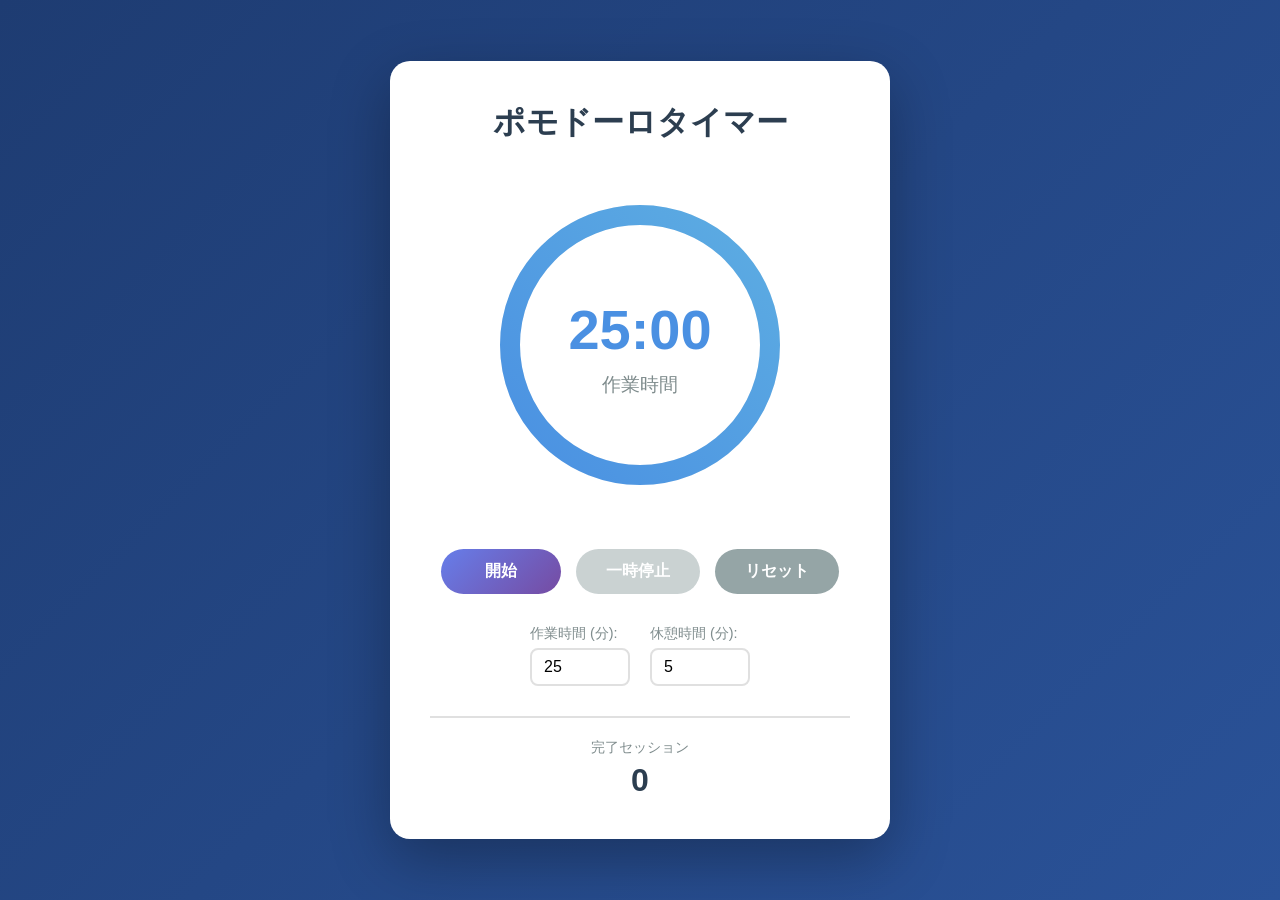
==== 1.pomodoro/index.html @ b65c1a95 "ポモドーロタイマーの視覚的フィードバック機能実装完了 Co-authored-by: NEB-Soliton <201718124+NEB-Soliton@users.noreply.github.c" ====
<!DOCTYPE html>
<html lang="ja">
<head>
    <meta charset="UTF-8">
    <meta name="viewport" content="width=device-width, initial-scale=1.0">
    <title>ポモドーロタイマー - 視覚的フィードバック強化版</title>
    <link rel="stylesheet" href="style.css">
</head>
<body>
    <div class="particles-background" id="particlesBackground"></div>
    <div class="ripple-container" id="rippleContainer"></div>
    
    <div class="container">
        <h1>ポモドーロタイマー</h1>
        
        <div class="timer-wrapper">
            <svg class="progress-ring" width="300" height="300">
                <defs>
                    <linearGradient id="progressGradient" x1="0%" y1="0%" x2="100%" y2="100%">
                        <stop offset="0%" style="stop-color:#4A90E2;stop-opacity:1" id="gradientStart" />
                        <stop offset="100%" style="stop-color:#4A90E2;stop-opacity:1" id="gradientEnd" />
                    </linearGradient>
                </defs>
                <circle
                    class="progress-ring-circle-bg"
                    stroke="#e0e0e0"
                    stroke-width="20"
                    fill="transparent"
                    r="130"
                    cx="150"
                    cy="150"
                />
                <circle
                    class="progress-ring-circle"
                    stroke="url(#progressGradient)"
                    stroke-width="20"
                    fill="transparent"
                    r="130"
                    cx="150"
                    cy="150"
                    id="progressCircle"
                />
            </svg>
            
            <div class="timer-display">
                <div class="time" id="timeDisplay">25:00</div>
                <div class="session-type" id="sessionType">作業時間</div>
            </div>
        </div>
        
        <div class="controls">
            <button class="btn btn-primary" id="startBtn">開始</button>
            <button class="btn btn-secondary" id="pauseBtn" disabled>一時停止</button>
            <button class="btn btn-secondary" id="resetBtn">リセット</button>
        </div>
        
        <div class="settings">
            <div class="setting-item">
                <label for="workDuration">作業時間 (分):</label>
                <input type="number" id="workDuration" min="1" max="60" value="25">
            </div>
            <div class="setting-item">
                <label for="breakDuration">休憩時間 (分):</label>
                <input type="number" id="breakDuration" min="1" max="30" value="5">
            </div>
        </div>
        
        <div class="stats">
            <div class="stat-item">
                <div class="stat-label">完了セッション</div>
                <div class="stat-value" id="completedSessions">0</div>
            </div>
        </div>
    </div>
    
    <script src="script.js"></script>
</body>
</html>
---- 1.pomodoro/style.css ----
* {
    margin: 0;
    padding: 0;
    box-sizing: border-box;
}

body {
    font-family: -apple-system, BlinkMacSystemFont, 'Segoe UI', 'Roboto', 'Helvetica', 'Arial', sans-serif;
    background: linear-gradient(135deg, #1e3c72 0%, #2a5298 100%);
    min-height: 100vh;
    display: flex;
    justify-content: center;
    align-items: center;
    color: #333;
    position: relative;
    overflow: hidden;
}

/* パーティクル背景 */
.particles-background {
    position: fixed;
    top: 0;
    left: 0;
    width: 100%;
    height: 100%;
    pointer-events: none;
    z-index: 1;
}

.particle {
    position: absolute;
    background: rgba(255, 255, 255, 0.6);
    border-radius: 50%;
    pointer-events: none;
    animation: float linear infinite;
}

@keyframes float {
    0% {
        transform: translateY(0) translateX(0);
        opacity: 0;
    }
    10% {
        opacity: 1;
    }
    90% {
        opacity: 1;
    }
    100% {
        transform: translateY(-100vh) translateX(var(--drift));
        opacity: 0;
    }
}

/* 波紋エフェクト */
.ripple-container {
    position: fixed;
    top: 0;
    left: 0;
    width: 100%;
    height: 100%;
    pointer-events: none;
    z-index: 2;
}

.ripple {
    position: absolute;
    border: 2px solid rgba(255, 255, 255, 0.5);
    border-radius: 50%;
    animation: ripple-animation 3s ease-out;
    pointer-events: none;
}

@keyframes ripple-animation {
    0% {
        width: 0;
        height: 0;
        opacity: 1;
    }
    100% {
        width: 500px;
        height: 500px;
        opacity: 0;
    }
}

/* メインコンテナ */
.container {
    background: white;
    padding: 40px;
    border-radius: 20px;
    box-shadow: 0 20px 60px rgba(0, 0, 0, 0.3);
    text-align: center;
    max-width: 500px;
    width: 90%;
    position: relative;
    z-index: 10;
}

h1 {
    margin-bottom: 30px;
    color: #2c3e50;
    font-size: 2em;
}

/* タイマーラッパー */
.timer-wrapper {
    position: relative;
    display: inline-block;
    margin: 20px 0;
}

/* プログレスリング */
.progress-ring {
    transform: rotate(-90deg);
}

.progress-ring-circle {
    transition: stroke-dashoffset 0.5s ease;
    stroke-linecap: round;
}

.progress-ring-circle-bg {
    opacity: 0.3;
}

/* タイマー表示 */
.timer-display {
    position: absolute;
    top: 50%;
    left: 50%;
    transform: translate(-50%, -50%);
    text-align: center;
}

.time {
    font-size: 3.5em;
    font-weight: bold;
    color: #4A90E2;
    transition: color 0.5s ease;
    font-variant-numeric: tabular-nums;
}

.session-type {
    font-size: 1.2em;
    color: #7f8c8d;
    margin-top: 10px;
}

/* コントロールボタン */
.controls {
    display: flex;
    gap: 15px;
    justify-content: center;
    margin: 30px 0;
    flex-wrap: wrap;
}

.btn {
    padding: 12px 30px;
    font-size: 1em;
    border: none;
    border-radius: 25px;
    cursor: pointer;
    transition: all 0.3s ease;
    font-weight: 600;
    min-width: 120px;
}

.btn-primary {
    background: linear-gradient(135deg, #667eea 0%, #764ba2 100%);
    color: white;
}

.btn-primary:hover:not(:disabled) {
    transform: translateY(-2px);
    box-shadow: 0 5px 15px rgba(102, 126, 234, 0.4);
}

.btn-secondary {
    background: #95a5a6;
    color: white;
}

.btn-secondary:hover:not(:disabled) {
    background: #7f8c8d;
    transform: translateY(-2px);
}

.btn:disabled {
    opacity: 0.5;
    cursor: not-allowed;
}

.btn:active:not(:disabled) {
    transform: translateY(0);
}

/* 設定 */
.settings {
    display: flex;
    gap: 20px;
    justify-content: center;
    margin: 20px 0;
    flex-wrap: wrap;
}

.setting-item {
    display: flex;
    flex-direction: column;
    align-items: flex-start;
}

.setting-item label {
    font-size: 0.9em;
    color: #7f8c8d;
    margin-bottom: 5px;
}

.setting-item input {
    padding: 8px 12px;
    border: 2px solid #e0e0e0;
    border-radius: 8px;
    font-size: 1em;
    width: 100px;
    transition: border-color 0.3s ease;
}

.setting-item input:focus {
    outline: none;
    border-color: #667eea;
}

/* 統計 */
.stats {
    margin-top: 30px;
    padding-top: 20px;
    border-top: 2px solid #e0e0e0;
}

.stat-item {
    display: inline-block;
}

.stat-label {
    font-size: 0.9em;
    color: #7f8c8d;
    margin-bottom: 5px;
}

.stat-value {
    font-size: 2em;
    font-weight: bold;
    color: #2c3e50;
}

/* レスポンシブ */
@media (max-width: 600px) {
    .container {
        padding: 20px;
    }
    
    h1 {
        font-size: 1.5em;
    }
    
    .time {
        font-size: 2.5em;
    }
    
    .progress-ring {
        width: 250px;
        height: 250px;
    }
    
    .controls {
        flex-direction: column;
    }
    
    .btn {
        width: 100%;
    }
}
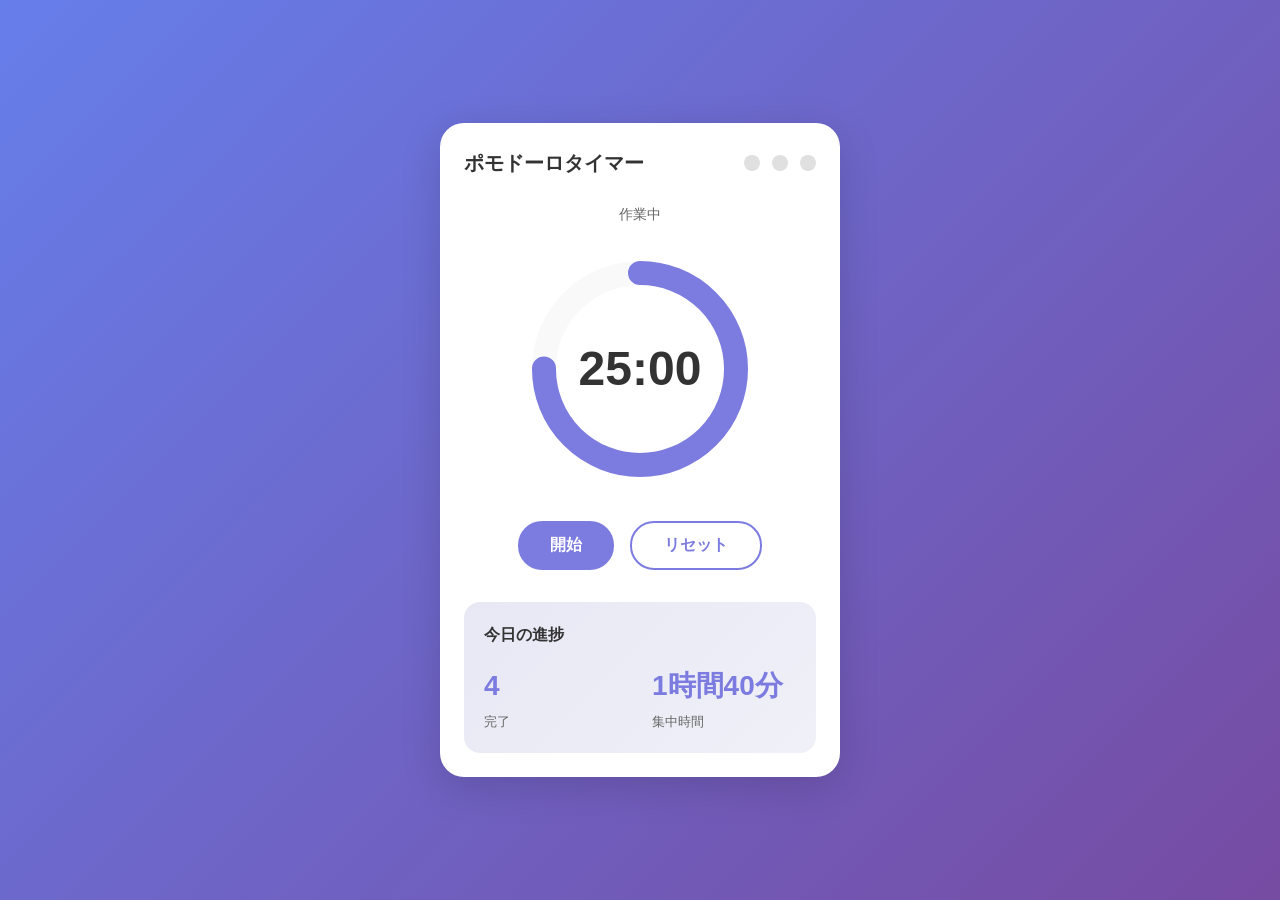
==== commit cb57790c: "Implement Phase 1 static UI (index.html and style.css) Co-authored-by: NEB-Soliton <201718124+NEB-So" ====
--- a/1.pomodoro/index.html
+++ b/1.pomodoro/index.html
@@ -3,76 +3,77 @@
 <head>
     <meta charset="UTF-8">
     <meta name="viewport" content="width=device-width, initial-scale=1.0">
-    <title>ポモドーロタイマー - 視覚的フィードバック強化版</title>
+    <title>ポモドーロタイマー</title>
     <link rel="stylesheet" href="style.css">
 </head>
 <body>
-    <div class="particles-background" id="particlesBackground"></div>
-    <div class="ripple-container" id="rippleContainer"></div>
-    
     <div class="container">
-        <h1>ポモドーロタイマー</h1>
-        
-        <div class="timer-wrapper">
-            <svg class="progress-ring" width="300" height="300">
-                <defs>
-                    <linearGradient id="progressGradient" x1="0%" y1="0%" x2="100%" y2="100%">
-                        <stop offset="0%" style="stop-color:#4A90E2;stop-opacity:1" id="gradientStart" />
-                        <stop offset="100%" style="stop-color:#4A90E2;stop-opacity:1" id="gradientEnd" />
-                    </linearGradient>
-                </defs>
-                <circle
-                    class="progress-ring-circle-bg"
-                    stroke="#e0e0e0"
-                    stroke-width="20"
-                    fill="transparent"
-                    r="130"
-                    cx="150"
-                    cy="150"
-                />
-                <circle
-                    class="progress-ring-circle"
-                    stroke="url(#progressGradient)"
-                    stroke-width="20"
-                    fill="transparent"
-                    r="130"
-                    cx="150"
-                    cy="150"
-                    id="progressCircle"
-                />
-            </svg>
-            
-            <div class="timer-display">
-                <div class="time" id="timeDisplay">25:00</div>
-                <div class="session-type" id="sessionType">作業時間</div>
+        <div class="card">
+            <!-- ヘッダー -->
+            <header class="header">
+                <h1 class="title">ポモドーロタイマー</h1>
+                <div class="window-controls">
+                    <button class="control-btn minimize">−</button>
+                    <button class="control-btn maximize">□</button>
+                    <button class="control-btn close">×</button>
+                </div>
+            </header>
+
+            <!-- ステータス -->
+            <div class="status">作業中</div>
+
+            <!-- タイマー円形表示 -->
+            <div class="timer-container">
+                <svg class="timer-ring" viewBox="0 0 200 200">
+                    <!-- 背景円 -->
+                    <circle
+                        class="timer-ring-background"
+                        cx="100"
+                        cy="100"
+                        r="80"
+                        fill="none"
+                        stroke="#e0e0e0"
+                        stroke-width="20"
+                    />
+                    <!-- 進捗円 -->
+                    <circle
+                        class="timer-ring-progress"
+                        cx="100"
+                        cy="100"
+                        r="80"
+                        fill="none"
+                        stroke="#7C7CE0"
+                        stroke-width="20"
+                        stroke-linecap="round"
+                        transform="rotate(-90 100 100)"
+                        stroke-dasharray="502.4"
+                        stroke-dashoffset="125.6"
+                    />
+                </svg>
+                <div class="timer-display">25:00</div>
             </div>
-        </div>
-        
-        <div class="controls">
-            <button class="btn btn-primary" id="startBtn">開始</button>
-            <button class="btn btn-secondary" id="pauseBtn" disabled>一時停止</button>
-            <button class="btn btn-secondary" id="resetBtn">リセット</button>
-        </div>
-        
-        <div class="settings">
-            <div class="setting-item">
-                <label for="workDuration">作業時間 (分):</label>
-                <input type="number" id="workDuration" min="1" max="60" value="25">
+
+            <!-- ボタン -->
+            <div class="controls">
+                <button class="btn btn-primary">開始</button>
+                <button class="btn btn-secondary">リセット</button>
             </div>
-            <div class="setting-item">
-                <label for="breakDuration">休憩時間 (分):</label>
-                <input type="number" id="breakDuration" min="1" max="30" value="5">
-            </div>
-        </div>
-        
-        <div class="stats">
-            <div class="stat-item">
-                <div class="stat-label">完了セッション</div>
-                <div class="stat-value" id="completedSessions">0</div>
+
+            <!-- 進捗カード -->
+            <div class="progress-card">
+                <h2 class="progress-title">今日の進捗</h2>
+                <div class="progress-stats">
+                    <div class="stat">
+                        <div class="stat-value">4</div>
+                        <div class="stat-label">完了</div>
+                    </div>
+                    <div class="stat">
+                        <div class="stat-value">1時間40分</div>
+                        <div class="stat-label">集中時間</div>
+                    </div>
+                </div>
             </div>
         </div>
     </div>
-    
-    <script src="script.js"></script>
 </body>
 </html>
--- a/1.pomodoro/style.css
+++ b/1.pomodoro/style.css
@@ -1,283 +1,229 @@
+/* リセット */
 * {
     margin: 0;
     padding: 0;
     box-sizing: border-box;
 }
 
+/* タイポグラフィ */
 body {
-    font-family: -apple-system, BlinkMacSystemFont, 'Segoe UI', 'Roboto', 'Helvetica', 'Arial', sans-serif;
-    background: linear-gradient(135deg, #1e3c72 0%, #2a5298 100%);
+    font-family: -apple-system, BlinkMacSystemFont, "Segoe UI", "Noto Sans JP", "Hiragino Sans", sans-serif;
+    font-size: 16px;
+    line-height: 1.6;
+    color: #333;
+    -webkit-font-smoothing: antialiased;
+    -moz-osx-font-smoothing: grayscale;
+}
+
+/* 背景 */
+body {
+    background: linear-gradient(135deg, #667eea 0%, #764ba2 100%);
     min-height: 100vh;
     display: flex;
+    align-items: center;
     justify-content: center;
+    padding: 20px;
+}
+
+/* コンテナ */
+.container {
+    width: 100%;
+    max-width: 400px;
+}
+
+/* カード */
+.card {
+    background: #ffffff;
+    border-radius: 24px;
+    padding: 24px;
+    box-shadow: 0 10px 40px rgba(0, 0, 0, 0.15);
+}
+
+/* ヘッダー */
+.header {
+    display: flex;
+    justify-content: space-between;
     align-items: center;
-    color: #333;
+    margin-bottom: 24px;
+}
+
+.title {
+    font-size: 20px;
+    font-weight: 600;
+    color: #333;
+}
+
+.window-controls {
+    display: flex;
+    gap: 12px;
+}
+
+.control-btn {
+    width: 16px;
+    height: 16px;
+    border: none;
+    background: #e0e0e0;
+    border-radius: 50%;
+    cursor: pointer;
+    font-size: 10px;
+    display: flex;
+    align-items: center;
+    justify-content: center;
+    color: transparent;
+    transition: color 0.2s;
+}
+
+.control-btn:hover {
+    color: #666;
+}
+
+.control-btn.close:hover {
+    background: #ff5f56;
+    color: #fff;
+}
+
+.control-btn.maximize:hover {
+    background: #28c940;
+    color: #fff;
+}
+
+.control-btn.minimize:hover {
+    background: #ffbd2e;
+    color: #fff;
+}
+
+/* ステータス */
+.status {
+    text-align: center;
+    color: #666;
+    font-size: 14px;
+    margin-bottom: 24px;
+}
+
+/* タイマー */
+.timer-container {
     position: relative;
-    overflow: hidden;
-}
-
-/* パーティクル背景 */
-.particles-background {
-    position: fixed;
-    top: 0;
-    left: 0;
+    width: 240px;
+    height: 240px;
+    margin: 0 auto 32px;
+}
+
+.timer-ring {
     width: 100%;
     height: 100%;
-    pointer-events: none;
-    z-index: 1;
-}
-
-.particle {
-    position: absolute;
-    background: rgba(255, 255, 255, 0.6);
-    border-radius: 50%;
-    pointer-events: none;
-    animation: float linear infinite;
-}
-
-@keyframes float {
-    0% {
-        transform: translateY(0) translateX(0);
-        opacity: 0;
-    }
-    10% {
-        opacity: 1;
-    }
-    90% {
-        opacity: 1;
-    }
-    100% {
-        transform: translateY(-100vh) translateX(var(--drift));
-        opacity: 0;
-    }
-}
-
-/* 波紋エフェクト */
-.ripple-container {
-    position: fixed;
-    top: 0;
-    left: 0;
-    width: 100%;
-    height: 100%;
-    pointer-events: none;
-    z-index: 2;
-}
-
-.ripple {
-    position: absolute;
-    border: 2px solid rgba(255, 255, 255, 0.5);
-    border-radius: 50%;
-    animation: ripple-animation 3s ease-out;
-    pointer-events: none;
-}
-
-@keyframes ripple-animation {
-    0% {
-        width: 0;
-        height: 0;
-        opacity: 1;
-    }
-    100% {
-        width: 500px;
-        height: 500px;
-        opacity: 0;
-    }
-}
-
-/* メインコンテナ */
-.container {
-    background: white;
-    padding: 40px;
-    border-radius: 20px;
-    box-shadow: 0 20px 60px rgba(0, 0, 0, 0.3);
-    text-align: center;
-    max-width: 500px;
-    width: 90%;
-    position: relative;
-    z-index: 10;
-}
-
-h1 {
-    margin-bottom: 30px;
-    color: #2c3e50;
-    font-size: 2em;
-}
-
-/* タイマーラッパー */
-.timer-wrapper {
-    position: relative;
-    display: inline-block;
-    margin: 20px 0;
-}
-
-/* プログレスリング */
-.progress-ring {
-    transform: rotate(-90deg);
-}
-
-.progress-ring-circle {
-    transition: stroke-dashoffset 0.5s ease;
-    stroke-linecap: round;
-}
-
-.progress-ring-circle-bg {
-    opacity: 0.3;
-}
-
-/* タイマー表示 */
+}
+
+.timer-ring-background {
+    opacity: 0.2;
+}
+
 .timer-display {
     position: absolute;
     top: 50%;
     left: 50%;
     transform: translate(-50%, -50%);
-    text-align: center;
-}
-
-.time {
-    font-size: 3.5em;
-    font-weight: bold;
-    color: #4A90E2;
-    transition: color 0.5s ease;
+    font-size: 48px;
+    font-weight: 700;
+    color: #333;
     font-variant-numeric: tabular-nums;
 }
 
-.session-type {
-    font-size: 1.2em;
-    color: #7f8c8d;
-    margin-top: 10px;
-}
-
-/* コントロールボタン */
+/* ボタン */
 .controls {
     display: flex;
-    gap: 15px;
+    gap: 16px;
     justify-content: center;
-    margin: 30px 0;
-    flex-wrap: wrap;
+    margin-bottom: 32px;
 }
 
 .btn {
-    padding: 12px 30px;
-    font-size: 1em;
+    padding: 12px 32px;
     border: none;
-    border-radius: 25px;
+    border-radius: 24px;
+    font-size: 16px;
+    font-weight: 600;
     cursor: pointer;
-    transition: all 0.3s ease;
+    transition: all 0.2s;
+}
+
+.btn-primary {
+    background: #7C7CE0;
+    color: #ffffff;
+}
+
+.btn-primary:hover {
+    background: #6b6bcf;
+    transform: translateY(-1px);
+    box-shadow: 0 4px 12px rgba(124, 124, 224, 0.3);
+}
+
+.btn-secondary {
+    background: transparent;
+    color: #7C7CE0;
+    border: 2px solid #7C7CE0;
+}
+
+.btn-secondary:hover {
+    background: rgba(124, 124, 224, 0.05);
+    transform: translateY(-1px);
+}
+
+/* 進捗カード */
+.progress-card {
+    background: linear-gradient(135deg, #e8e8f5 0%, #f0f0f8 100%);
+    border-radius: 16px;
+    padding: 20px;
+}
+
+.progress-title {
+    font-size: 16px;
     font-weight: 600;
-    min-width: 120px;
-}
-
-.btn-primary {
-    background: linear-gradient(135deg, #667eea 0%, #764ba2 100%);
-    color: white;
-}
-
-.btn-primary:hover:not(:disabled) {
-    transform: translateY(-2px);
-    box-shadow: 0 5px 15px rgba(102, 126, 234, 0.4);
-}
-
-.btn-secondary {
-    background: #95a5a6;
-    color: white;
-}
-
-.btn-secondary:hover:not(:disabled) {
-    background: #7f8c8d;
-    transform: translateY(-2px);
-}
-
-.btn:disabled {
-    opacity: 0.5;
-    cursor: not-allowed;
-}
-
-.btn:active:not(:disabled) {
-    transform: translateY(0);
-}
-
-/* 設定 */
-.settings {
-    display: flex;
-    gap: 20px;
-    justify-content: center;
-    margin: 20px 0;
-    flex-wrap: wrap;
-}
-
-.setting-item {
-    display: flex;
-    flex-direction: column;
-    align-items: flex-start;
-}
-
-.setting-item label {
-    font-size: 0.9em;
-    color: #7f8c8d;
-    margin-bottom: 5px;
-}
-
-.setting-item input {
-    padding: 8px 12px;
-    border: 2px solid #e0e0e0;
-    border-radius: 8px;
-    font-size: 1em;
-    width: 100px;
-    transition: border-color 0.3s ease;
-}
-
-.setting-item input:focus {
-    outline: none;
-    border-color: #667eea;
-}
-
-/* 統計 */
-.stats {
-    margin-top: 30px;
-    padding-top: 20px;
-    border-top: 2px solid #e0e0e0;
-}
-
-.stat-item {
-    display: inline-block;
+    color: #333;
+    margin-bottom: 16px;
+}
+
+.progress-stats {
+    display: flex;
+    gap: 24px;
+}
+
+.stat {
+    flex: 1;
+}
+
+.stat-value {
+    font-size: 28px;
+    font-weight: 700;
+    color: #7C7CE0;
+    margin-bottom: 4px;
 }
 
 .stat-label {
-    font-size: 0.9em;
-    color: #7f8c8d;
-    margin-bottom: 5px;
-}
-
-.stat-value {
-    font-size: 2em;
-    font-weight: bold;
-    color: #2c3e50;
+    font-size: 13px;
+    color: #666;
 }
 
 /* レスポンシブ */
-@media (max-width: 600px) {
-    .container {
+@media (max-width: 480px) {
+    .card {
         padding: 20px;
     }
-    
-    h1 {
-        font-size: 1.5em;
-    }
-    
-    .time {
-        font-size: 2.5em;
-    }
-    
-    .progress-ring {
-        width: 250px;
-        height: 250px;
-    }
-    
-    .controls {
-        flex-direction: column;
-    }
-    
+
+    .timer-container {
+        width: 200px;
+        height: 200px;
+    }
+
+    .timer-display {
+        font-size: 40px;
+    }
+
     .btn {
-        width: 100%;
-    }
-}
+        padding: 10px 24px;
+        font-size: 14px;
+    }
+
+    .stat-value {
+        font-size: 24px;
+    }
+}
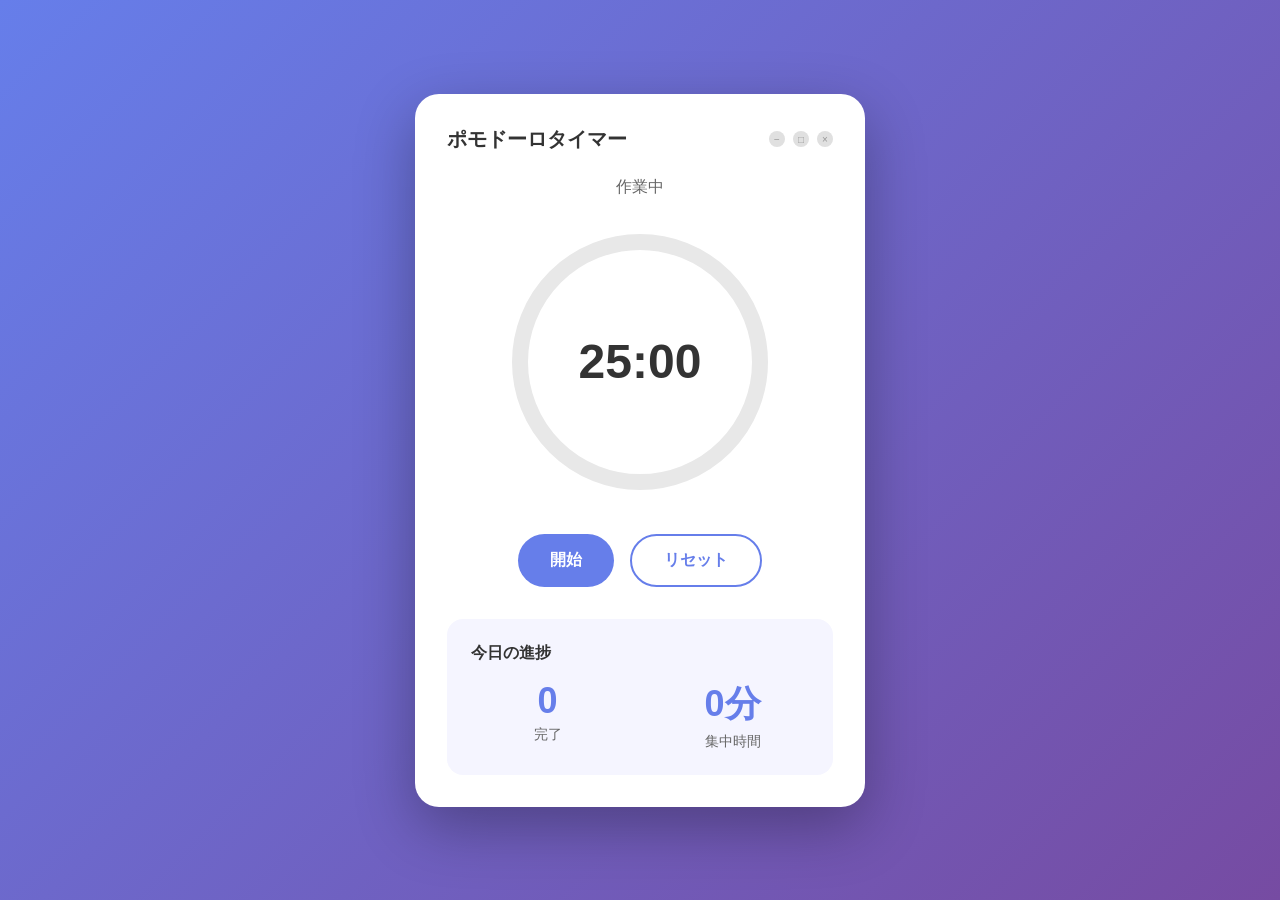
==== commit 766faad1: "Add Phase 3: UI integration files (HTML, CSS, JS) Co-authored-by: NEB-Soliton <201718124+NEB-Soliton" ====
--- a/1.pomodoro/index.html
+++ b/1.pomodoro/index.html
@@ -8,72 +8,54 @@
 </head>
 <body>
     <div class="container">
-        <div class="card">
+        <div class="timer-card">
             <!-- ヘッダー -->
-            <header class="header">
-                <h1 class="title">ポモドーロタイマー</h1>
+            <div class="header">
+                <h1>ポモドーロタイマー</h1>
                 <div class="window-controls">
-                    <button class="control-btn minimize">−</button>
-                    <button class="control-btn maximize">□</button>
-                    <button class="control-btn close">×</button>
+                    <button class="control-btn">−</button>
+                    <button class="control-btn">□</button>
+                    <button class="control-btn">×</button>
                 </div>
-            </header>
-
-            <!-- ステータス -->
-            <div class="status">作業中</div>
-
-            <!-- タイマー円形表示 -->
-            <div class="timer-container">
-                <svg class="timer-ring" viewBox="0 0 200 200">
-                    <!-- 背景円 -->
-                    <circle
-                        class="timer-ring-background"
-                        cx="100"
-                        cy="100"
-                        r="80"
-                        fill="none"
-                        stroke="#e0e0e0"
-                        stroke-width="20"
-                    />
-                    <!-- 進捗円 -->
-                    <circle
-                        class="timer-ring-progress"
-                        cx="100"
-                        cy="100"
-                        r="80"
-                        fill="none"
-                        stroke="#7C7CE0"
-                        stroke-width="20"
-                        stroke-linecap="round"
-                        transform="rotate(-90 100 100)"
-                        stroke-dasharray="502.4"
-                        stroke-dashoffset="125.6"
-                    />
-                </svg>
-                <div class="timer-display">25:00</div>
             </div>
 
-            <!-- ボタン -->
-            <div class="controls">
-                <button class="btn btn-primary">開始</button>
-                <button class="btn btn-secondary">リセット</button>
+            <!-- モード表示 -->
+            <div class="mode-display" id="modeDisplay">作業中</div>
+
+            <!-- タイマー表示 -->
+            <div class="timer-display">
+                <svg class="progress-ring" width="280" height="280">
+                    <circle class="progress-ring-bg" cx="140" cy="140" r="120" />
+                    <circle class="progress-ring-circle" id="progressCircle" cx="140" cy="140" r="120" />
+                </svg>
+                <div class="time-text" id="timeDisplay">25:00</div>
             </div>
 
-            <!-- 進捗カード -->
-            <div class="progress-card">
-                <h2 class="progress-title">今日の進捗</h2>
-                <div class="progress-stats">
-                    <div class="stat">
-                        <div class="stat-value">4</div>
+            <!-- コントロールボタン -->
+            <div class="controls">
+                <button class="btn btn-primary" id="startBtn">開始</button>
+                <button class="btn btn-secondary" id="resetBtn">リセット</button>
+            </div>
+
+            <!-- 進捗表示 -->
+            <div class="progress-section">
+                <h2>今日の進捗</h2>
+                <div class="stats">
+                    <div class="stat-item">
+                        <div class="stat-value" id="completedCount">0</div>
                         <div class="stat-label">完了</div>
                     </div>
-                    <div class="stat">
-                        <div class="stat-value">1時間40分</div>
+                    <div class="stat-item">
+                        <div class="stat-value" id="focusTime">0分</div>
                         <div class="stat-label">集中時間</div>
                     </div>
                 </div>
             </div>
         </div>
     </div>
+
+    <script src="timer_engine.js"></script>
+    <script src="ui.js"></script>
+    <script src="app.js"></script>
 </body>
 </html>
--- a/1.pomodoro/style.css
+++ b/1.pomodoro/style.css
@@ -5,38 +5,26 @@
     box-sizing: border-box;
 }
 
-/* タイポグラフィ */
 body {
-    font-family: -apple-system, BlinkMacSystemFont, "Segoe UI", "Noto Sans JP", "Hiragino Sans", sans-serif;
-    font-size: 16px;
-    line-height: 1.6;
-    color: #333;
-    -webkit-font-smoothing: antialiased;
-    -moz-osx-font-smoothing: grayscale;
-}
-
-/* 背景 */
-body {
+    font-family: -apple-system, BlinkMacSystemFont, 'Segoe UI', 'Hiragino Sans', 'Hiragino Kaku Gothic ProN', Meiryo, sans-serif;
     background: linear-gradient(135deg, #667eea 0%, #764ba2 100%);
     min-height: 100vh;
     display: flex;
-    align-items: center;
-    justify-content: center;
+    justify-content: center;
+    align-items: center;
     padding: 20px;
 }
 
-/* コンテナ */
 .container {
     width: 100%;
-    max-width: 400px;
-}
-
-/* カード */
-.card {
+    max-width: 450px;
+}
+
+.timer-card {
     background: #ffffff;
     border-radius: 24px;
-    padding: 24px;
-    box-shadow: 0 10px 40px rgba(0, 0, 0, 0.15);
+    padding: 32px;
+    box-shadow: 0 20px 60px rgba(0, 0, 0, 0.3);
 }
 
 /* ヘッダー */
@@ -47,7 +35,7 @@
     margin-bottom: 24px;
 }
 
-.title {
+h1 {
     font-size: 20px;
     font-weight: 600;
     color: #333;
@@ -55,7 +43,7 @@
 
 .window-controls {
     display: flex;
-    gap: 12px;
+    gap: 8px;
 }
 
 .control-btn {
@@ -66,69 +54,63 @@
     border-radius: 50%;
     cursor: pointer;
     font-size: 10px;
-    display: flex;
-    align-items: center;
-    justify-content: center;
-    color: transparent;
-    transition: color 0.2s;
+    color: #999;
+    display: flex;
+    align-items: center;
+    justify-content: center;
+    padding: 0;
 }
 
 .control-btn:hover {
+    background: #d0d0d0;
+}
+
+/* モード表示 */
+.mode-display {
+    text-align: center;
+    font-size: 16px;
     color: #666;
-}
-
-.control-btn.close:hover {
-    background: #ff5f56;
-    color: #fff;
-}
-
-.control-btn.maximize:hover {
-    background: #28c940;
-    color: #fff;
-}
-
-.control-btn.minimize:hover {
-    background: #ffbd2e;
-    color: #fff;
-}
-
-/* ステータス */
-.status {
-    text-align: center;
-    color: #666;
-    font-size: 14px;
     margin-bottom: 24px;
 }
 
-/* タイマー */
-.timer-container {
+/* タイマー表示 */
+.timer-display {
     position: relative;
-    width: 240px;
-    height: 240px;
-    margin: 0 auto 32px;
-}
-
-.timer-ring {
-    width: 100%;
-    height: 100%;
-}
-
-.timer-ring-background {
-    opacity: 0.2;
-}
-
-.timer-display {
+    display: flex;
+    justify-content: center;
+    align-items: center;
+    margin-bottom: 32px;
+}
+
+.progress-ring {
+    transform: rotate(-90deg);
+}
+
+.progress-ring-bg {
+    fill: none;
+    stroke: #e8e8e8;
+    stroke-width: 16;
+}
+
+.progress-ring-circle {
+    fill: none;
+    stroke: #667eea;
+    stroke-width: 16;
+    stroke-linecap: round;
+    stroke-dasharray: 754; /* 2 * π * 120 */
+    stroke-dashoffset: 0;
+    transition: stroke-dashoffset 1s linear;
+}
+
+.time-text {
     position: absolute;
-    top: 50%;
-    left: 50%;
-    transform: translate(-50%, -50%);
     font-size: 48px;
     font-weight: 700;
     color: #333;
     font-variant-numeric: tabular-nums;
 }
 
-/* ボタン */
+/* コントロールボタン */
 .controls {
     display: flex;
     gap: 16px;
@@ -137,9 +119,9 @@
 }
 
 .btn {
-    padding: 12px 32px;
+    padding: 14px 32px;
     border: none;
-    border-radius: 24px;
+    border-radius: 28px;
     font-size: 16px;
     font-weight: 600;
     cursor: pointer;
@@ -147,83 +129,92 @@
 }
 
 .btn-primary {
-    background: #7C7CE0;
-    color: #ffffff;
+    background: #667eea;
+    color: white;
 }
 
 .btn-primary:hover {
-    background: #6b6bcf;
+    background: #5568d3;
     transform: translateY(-1px);
-    box-shadow: 0 4px 12px rgba(124, 124, 224, 0.3);
+    box-shadow: 0 4px 12px rgba(102, 126, 234, 0.3);
+}
+
+.btn-primary:active {
+    transform: translateY(0);
+}
+
+.btn-primary:disabled {
+    background: #a0a0a0;
+    cursor: not-allowed;
+    transform: none;
 }
 
 .btn-secondary {
     background: transparent;
-    color: #7C7CE0;
-    border: 2px solid #7C7CE0;
+    color: #667eea;
+    border: 2px solid #667eea;
 }
 
 .btn-secondary:hover {
-    background: rgba(124, 124, 224, 0.05);
-    transform: translateY(-1px);
-}
-
-/* 進捗カード */
-.progress-card {
-    background: linear-gradient(135deg, #e8e8f5 0%, #f0f0f8 100%);
+    background: #f0f0f0;
+}
+
+.btn-secondary:active {
+    background: #e0e0e0;
+}
+
+/* 進捗表示 */
+.progress-section {
+    background: #f5f5ff;
     border-radius: 16px;
-    padding: 20px;
-}
-
-.progress-title {
+    padding: 24px;
+}
+
+.progress-section h2 {
     font-size: 16px;
     font-weight: 600;
     color: #333;
     margin-bottom: 16px;
 }
 
-.progress-stats {
-    display: flex;
-    gap: 24px;
-}
-
-.stat {
+.stats {
+    display: flex;
+    justify-content: space-around;
+    gap: 32px;
+}
+
+.stat-item {
+    text-align: center;
     flex: 1;
 }
 
 .stat-value {
-    font-size: 28px;
+    font-size: 36px;
     font-weight: 700;
-    color: #7C7CE0;
+    color: #667eea;
     margin-bottom: 4px;
 }
 
 .stat-label {
-    font-size: 13px;
+    font-size: 14px;
     color: #666;
 }
 
-/* レスポンシブ */
-@media (max-width: 480px) {
-    .card {
-        padding: 20px;
-    }
-
-    .timer-container {
-        width: 200px;
-        height: 200px;
-    }
-
-    .timer-display {
-        font-size: 40px;
-    }
-
-    .btn {
-        padding: 10px 24px;
-        font-size: 14px;
-    }
-
-    .stat-value {
-        font-size: 24px;
-    }
-}
+/* 完了状態 */
+.timer-card.completed .mode-display {
+    color: #4caf50;
+    font-weight: 600;
+}
+
+.timer-card.completed .progress-ring-circle {
+    stroke: #4caf50;
+}
+
+/* 休憩モード */
+.timer-card.break-mode .mode-display {
+    color: #ff9800;
+}
+
+.timer-card.break-mode .progress-ring-circle {
+    stroke: #ff9800;
+}
